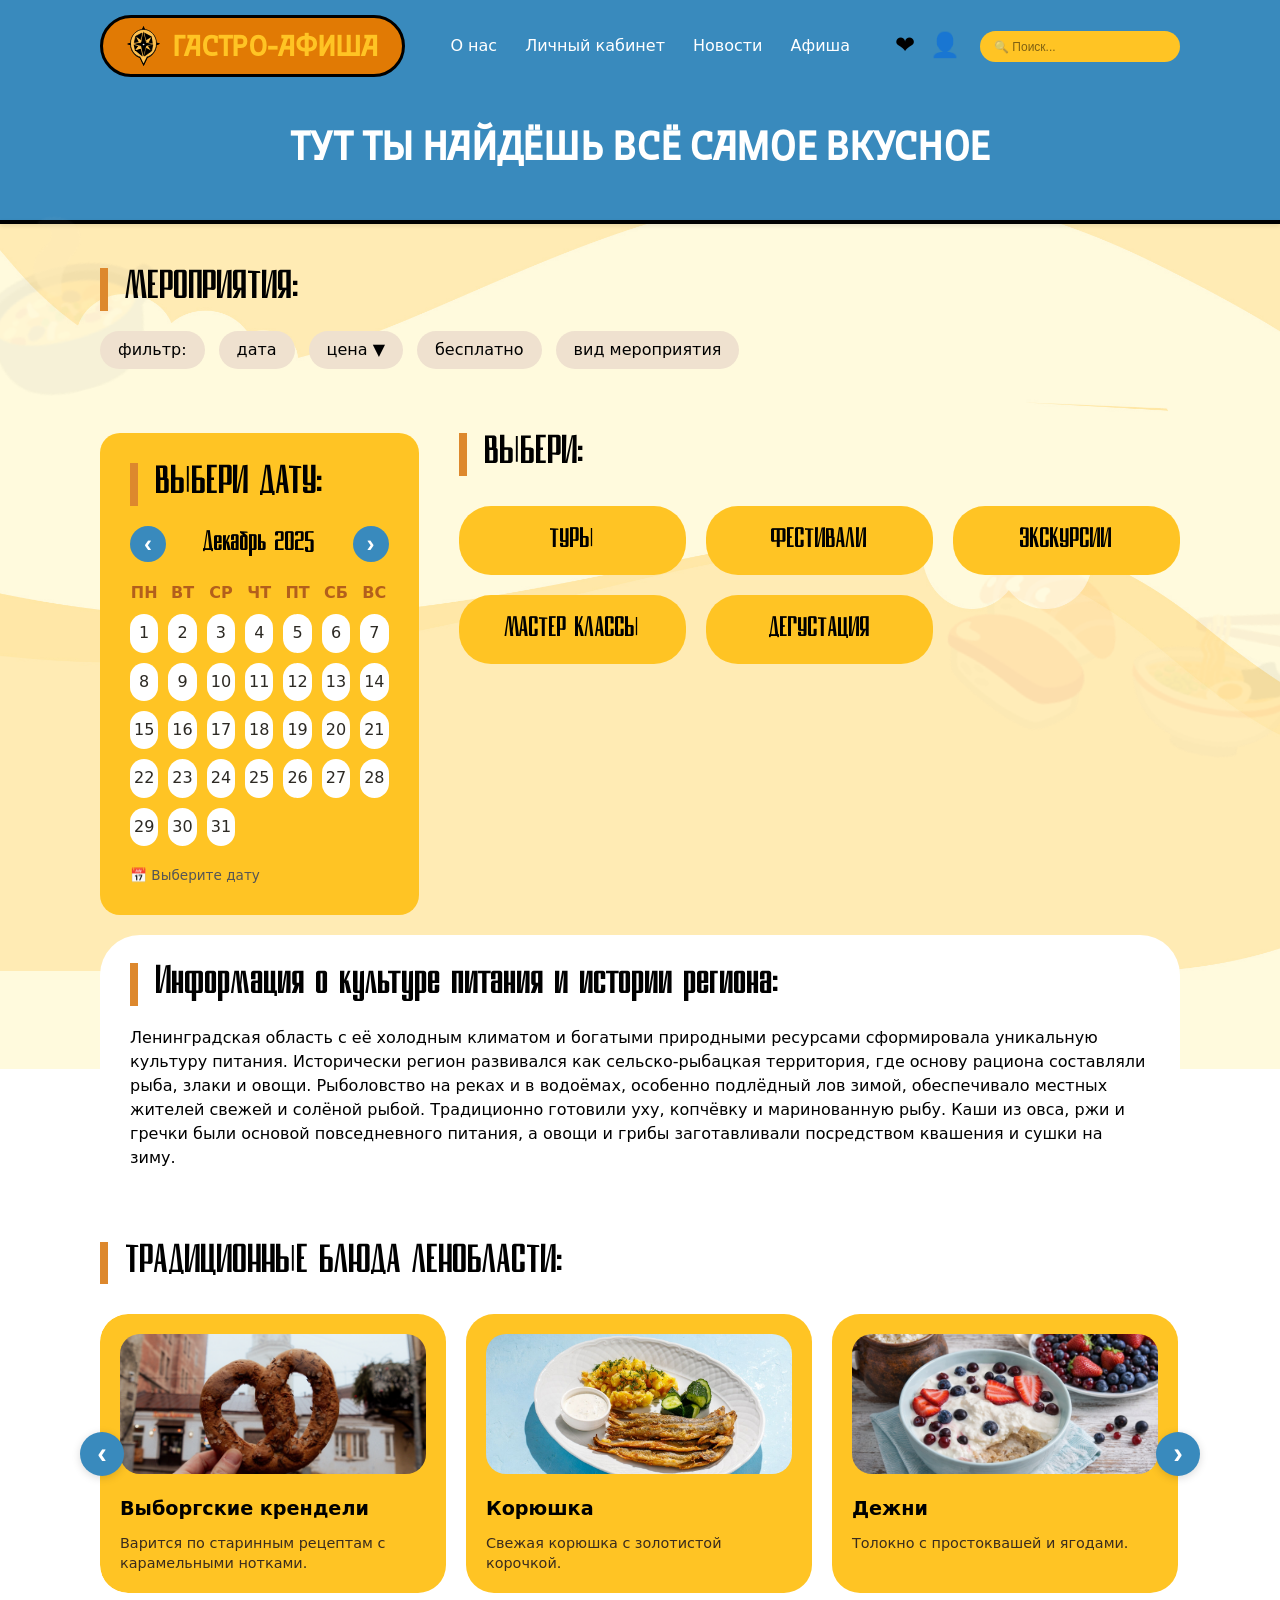
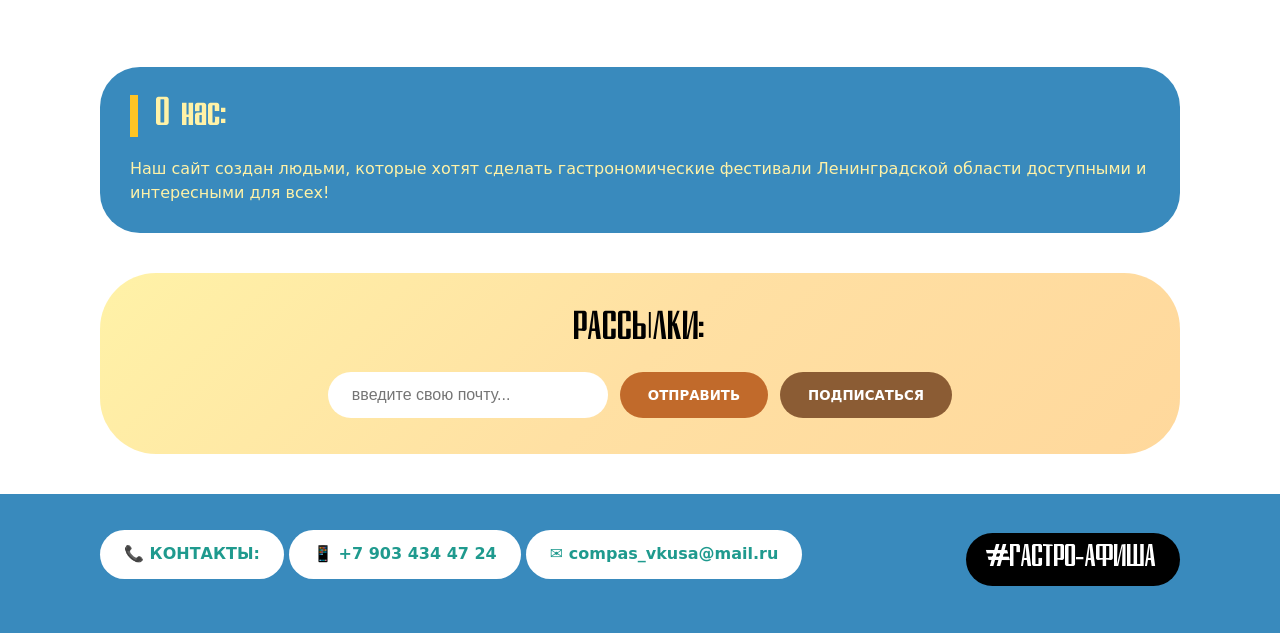
==== gastro-afisha.html @ cf09e618 "Add files via upload" ====
<!DOCTYPE html>
<html lang="ru">
<head>
  <meta charset="UTF-8">
  <meta name="viewport" content="width=device-width, initial-scale=1.0, user-scalable=yes">
  <title>Компас Вкуса | Гастро-Афиша</title>
  <style>
    /* ========== ПОДКЛЮЧЕНИЕ ЛОКАЛЬНЫХ ШРИФТОВ ========== */
    @font-face {
      font-family: 'Brigadier Stencil';
      src: url('fonts/Brigadier-Regular.otf') format('opentype');
      font-weight: normal;
      font-style: normal;
      font-display: swap;
    }

    @font-face {
      font-family: 'Tupik';
      src: url('fonts/TUPIK.otf') format('opentype');
      font-weight: normal;
      font-style: normal;
      font-display: swap;
    }

    * {
      margin: 0;
      padding: 0;
      box-sizing: border-box;
    }

    body {
      font-family: system-ui, 'Segoe UI', 'Inter', 'Roboto', sans-serif;
      background-image: url('images/FON9.jpg');
      background-size: cover;
      background-position: center;
      background-attachment: fixed;
      background-repeat: no-repeat;
      color: #2d2a24;
      line-height: 1.4;
      position: relative;
      overflow-x: hidden;
    }

    @media (max-width: 768px) {
      body {
        background-attachment: scroll;
        background-position: center top;
      }
    }

    @media (max-width: 480px) {
      body {
        background-position: 50% 0%;
      }
    }

    .food-bg-1 {
      position: fixed;
      top: 20%;
      left: -50px;
      font-size: 180px;
      opacity: 0.06;
      pointer-events: none;
      z-index: 0;
      transform: rotate(-15deg);
    }
    
    .food-bg-2 {
      position: fixed;
      bottom: 15%;
      right: -30px;
      font-size: 150px;
      opacity: 0.06;
      pointer-events: none;
      z-index: 0;
      transform: rotate(10deg);
    }
    
    .food-bg-3 {
      position: fixed;
      top: 60%;
      left: 15%;
      font-size: 100px;
      opacity: 0.05;
      pointer-events: none;
      z-index: 0;
    }

    .container {
      max-width: 1200px;
      margin: 0 auto;
      padding: 0 60px;
      position: relative;
      z-index: 1;
    }

    .header-blue-bg {
      background-color: #398ABD;
      width: 100%;
      padding-bottom: 30px;
    }

    .blue-line {
      width: 100%;
      height: 4px;
      background-color: #000000;
      box-shadow: 0 2px 4px rgba(0,0,0,0.1);
    }

    .top-bar {
      display: flex;
      justify-content: space-between;
      align-items: center;
      flex-wrap: wrap;
      padding: 15px 0 5px 0;
      gap: 20px;
    }

    .logo-block {
      background-color: #e17a04;
      border: 3px solid #000000;
      border-radius: 60px;
      padding: 8px 24px;
      display: inline-flex;
      align-items: center;
      gap: 12px;
    }

    .logo-img {
      height: 40px;
      width: auto;
      display: block;
    }

    .logo-text {
      font-family: 'Brigadier Stencil', 'Impact', 'Arial Black', cursive, sans-serif;
      font-size: 1.8rem;
      font-weight: 800;
      color: #FFC424;
      letter-spacing: -0.5px;
      text-decoration: none;
    }

    .nav-links {
      display: flex;
      flex-wrap: wrap;
      gap: 28px;
      font-weight: 500;
    }

    .nav-links a {
      text-decoration: none;
      color: #FFFFFF;
      font-size: 1rem;
      transition: color 0.2s ease;
    }

    .nav-links a:hover {
      color: #FFC424;
    }

    .right-section {
      display: flex;
      align-items: center;
      gap: 20px;
    }

    .icons {
      display: flex;
      gap: 15px;
    }

    .icon-link {
      font-size: 1.5rem;
      text-decoration: none;
      transition: transform 0.2s, color 0.2s;
      display: inline-block;
      color: #000000;
    }

    .icon-link:hover {
      transform: scale(1.1);
      color: #FFC424;
    }

    .search-wrapper {
      display: flex;
    }

    .search-form {
      display: flex;
      width: 200px;
    }

    .search-input {
      width: 100%;
      padding: 8px 14px;
      border-radius: 60px;
      border: none;
      background-color: #FFC424;
      font-size: 0.85rem;
      outline: none;
      color: #000;
      font-weight: 500;
    }

    .search-input::placeholder {
      color: #00000080;
      font-size: 0.75rem;
    }

    .hero-second {
      text-align: center;
      margin: 40px 0 20px;
    }

    .hero-second h1 {
      font-family: 'Brigadier Stencil', 'Impact', 'Arial Black', cursive, sans-serif;
      font-size: 2.5rem;
      font-weight: 800;
      color: #FFFFFF;
      letter-spacing: -0.3px;
      line-height: 1.2;
    }

    .section-title-second {
      font-family: 'Tupik', 'Comic Neue', 'Comic Sans MS', cursive, sans-serif;
      font-size: 1.9rem;
      font-weight: 600;
      margin-bottom: 20px;
      color: #000000;
      border-left: 8px solid #dd882d;
      padding-left: 18px;
    }

    .category-section {
      background: transparent;
      border-radius: 0;
      padding: 24px 0;
      margin: 20px 0;
    }

    .filter-group {
      display: flex;
      flex-wrap: wrap;
      gap: 14px;
      margin: 20px 0;
      position: relative;
    }

    .filter-badge {
      font-family: system-ui, 'Segoe UI', sans-serif;
      background: #efe1cf;
      padding: 8px 18px;
      border-radius: 40px;
      font-weight: 500;
      cursor: pointer;
      transition: 0.2s;
      color: #000000;
      border: none;
    }

    .filter-badge:hover {
      background: #FFC424;
    }

    .calendar {
      background: #FFC424;
      border-radius: 20px;
      padding: 30px;
      border: none;
    }

    .calendar-header {
      display: flex;
      justify-content: space-between;
      align-items: center;
      margin-bottom: 15px;
    }
    
    .calendar-month-year {
      font-family: 'Tupik', 'Comic Neue', 'Comic Sans MS', cursive, sans-serif;
      font-size: 1.3rem;
      font-weight: 700;
      color: #000000;
    }
    
    .calendar-arrow {
      background: #398ABD;
      border: none;
      width: 36px;
      height: 36px;
      border-radius: 50%;
      font-size: 1.5rem;
      font-weight: bold;
      cursor: pointer;
      color: white;
      transition: all 0.2s ease;
      display: flex;
      align-items: center;
      justify-content: center;
    }
    
    .calendar-arrow:hover {
      background: #e17a04;
      transform: scale(1.05);
    }

    .calendar-grid {
      display: grid;
      grid-template-columns: repeat(7, 1fr);
      gap: 10px;
      margin: 20px 0;
      text-align: center;
    }

    .weekday {
      font-weight: 700;
      color: #b35f1c;
      font-size: 1rem;
      text-transform: uppercase;
    }

    .cal-day {
      background: #ffffff;
      padding: 8px 4px;
      border-radius: 28px;
      font-weight: 500;
      transition: background 0.2s;
      cursor: pointer;
      border: none;
    }

    .cal-day:hover {
      background: #FFC424;
    }

    .cal-day.empty {
      background: transparent;
      cursor: default;
    }

    .cal-day.empty:hover {
      background: transparent;
    }

    .selected-date {
      background: #398ABD !important;
      color: white !important;
    }

    .category-grid {
      display: grid;
      grid-template-columns: repeat(auto-fit, minmax(180px, 1fr));
      gap: 20px;
      margin: 30px 0;
    }

    .category-card {
      background: #FFC424;
      border-radius: 32px;
      padding: 20px 16px;
      text-align: center;
      cursor: pointer;
      transition: all 0.3s ease;
      border: none;
    }

    .category-card span {
      font-family: 'Tupik', 'Comic Neue', 'Comic Sans MS', cursive, sans-serif;
      font-size: 1.3rem;
      font-weight: 700;
      color: #000000;
    }

    .category-card:hover {
      background: #398ABD;
      transform: translateY(-5px);
    }

    .category-card:hover span {
      color: #FFC424;
    }

    .two-columns {
      display: flex;
      flex-wrap: wrap;
      gap: 40px;
      margin: 40px 0 20px;
    }

    .col {
      flex: 1;
    }

    .info-block-white {
      background: #FFFFFF;
      border-radius: 40px;
      padding: 28px 30px;
      margin: 20px 0;
      border: none;
    }

    .info-text-white {
      color: #000000;
      line-height: 1.5;
      font-size: 1rem;
    }

    .about-block-blue {
      background: #398ABD;
      border-radius: 40px;
      padding: 28px 30px;
      margin: 20px 0;
      border: none;
    }

    .about-text-blue {
      color: #FFF2A7;
      line-height: 1.5;
      font-size: 1rem;
    }

    .about-title-blue {
      font-family: 'Tupik', 'Comic Neue', 'Comic Sans MS', cursive, sans-serif;
      font-size: 1.9rem;
      font-weight: 600;
      margin-bottom: 20px;
      color: #FFF2A7;
      border-left: 8px solid #FFC424;
      padding-left: 18px;
    }

    .events-container {
      margin: 30px 0;
      display: none;
    }

    .events-container.show {
      display: block;
    }

    .events-grid {
      display: grid;
      grid-template-columns: repeat(auto-fit, minmax(280px, 1fr));
      gap: 25px;
      margin-top: 20px;
    }

    .event-item {
      background: linear-gradient(135deg, #ffffff 0%, #FFF8E7 50%, #FFF2D7 100%);
      border-radius: 28px;
      overflow: hidden;
      box-shadow: 0 8px 20px rgba(0, 0, 0, 0.1);
      transition: all 0.3s ease;
      cursor: pointer;
      border: none;
    }

    .event-item:hover {
      transform: translateY(-5px);
      box-shadow: 0 15px 30px rgba(0, 0, 0, 0.15);
    }

    .event-item-img {
      width: 100%;
      height: 180px;
      object-fit: cover;
      background: #FFC424;
      display: flex;
      align-items: center;
      justify-content: center;
      font-size: 3rem;
    }

    .event-item-info {
      padding: 18px;
    }

    .event-item-date {
      color: #FFC424;
      font-weight: 700;
      font-size: 0.85rem;
      margin-bottom: 8px;
    }

    .event-item-title {
      font-size: 1.2rem;
      font-weight: 700;
      margin-bottom: 8px;
    }

    .event-item-address {
      color: #666;
      font-size: 0.85rem;
    }

    .price-dropdown {
      position: absolute;
      top: 100%;
      left: 0;
      background: white;
      border-radius: 20px;
      padding: 15px;
      margin-top: 10px;
      box-shadow: 0 10px 30px rgba(0,0,0,0.15);
      display: flex;
      flex-wrap: wrap;
      gap: 10px;
      z-index: 100;
      min-width: 200px;
      border: none;
    }

    .price-dropdown.hidden {
      display: none;
    }

    .price-btn {
      background: #FFC424;
      border: none;
      padding: 8px 16px;
      border-radius: 40px;
      font-family: system-ui, 'Segoe UI', sans-serif;
      font-weight: 600;
      cursor: pointer;
      transition: all 0.2s;
      color: #000;
    }

    .price-btn:hover {
      background: #398ABD;
      color: white;
    }

    .carousel-container {
      position: relative;
      margin: 30px 0;
    }

    .carousel-wrapper {
      overflow: hidden;
      border-radius: 28px;
    }

    .carousel-track {
      display: flex;
      transition: transform 0.4s ease-in-out;
      gap: 20px;
    }

    .carousel-slide {
      flex: 0 0 calc(33.333% - 14px);
      min-width: calc(33.333% - 14px);
    }

    .dish-card {
      background: #FFC424;
      padding: 20px;
      border-radius: 28px;
      height: 100%;
      transition: all 0.2s;
      border: none;
    }

    .dish-card:hover {
      transform: translateY(-5px);
      background: #f7e8d6;
      box-shadow: 0 8px 20px rgba(0,0,0,0.1);
    }

    .dish-card .dish-name {
      font-weight: 800;
      font-size: 1.2rem;
      color: #000000;
      display: block;
      margin-bottom: 10px;
    }

    .dish-card .dish-description {
      font-size: 0.9rem;
      color: #3a2c1d;
      line-height: 1.4;
    }

    .dish-img {
      width: 100%;
      height: 140px;
      object-fit: cover;
      border-radius: 20px;
      margin-bottom: 15px;
    }

    .carousel-btn {
      position: absolute;
      top: 50%;
      transform: translateY(-50%);
      background: #398ABD;
      border: none;
      width: 44px;
      height: 44px;
      border-radius: 50%;
      font-size: 1.8rem;
      font-weight: bold;
      cursor: pointer;
      z-index: 10;
      transition: all 0.2s ease;
      display: flex;
      align-items: center;
      justify-content: center;
      box-shadow: 0 2px 8px rgba(0,0,0,0.15);
      color: white;
    }

    .carousel-btn:hover {
      background: #e17a04;
      transform: scale(1.05);
    }

    .carousel-btn-left {
      left: -20px;
    }

    .carousel-btn-right {
      right: -20px;
    }

    .newsletter {
      background: linear-gradient(135deg, #FFF2A7 0%, #FFE0A3 50%, #FFD89C 100%);
      border-radius: 56px;
      padding: 36px 30px;
      margin: 40px 0 32px;
      text-align: center;
      border: none;
    }

    .newsletter h3 {
      font-family: 'Tupik', 'Comic Neue', 'Comic Sans MS', cursive, sans-serif;
      font-size: 1.9rem;
      margin-bottom: 20px;
      font-weight: 700;
      color: #000000;
    }

    .news-form {
      display: flex;
      flex-wrap: wrap;
      justify-content: center;
      gap: 12px;
    }

    .news-form input {
      padding: 14px 24px;
      border-radius: 60px;
      border: none;
      width: 280px;
      font-size: 1rem;
      background: white;
      outline: none;
    }

    .news-form button {
      background: #c16a2b;
      border: none;
      padding: 14px 28px;
      border-radius: 60px;
      font-weight: 700;
      color: white;
      cursor: pointer;
      transition: all 0.2s ease;
      font-family: system-ui, 'Segoe UI', sans-serif;
    }

    .news-form button:hover {
      background: #a24f18;
      transform: translateY(-2px);
    }

    .footer-wrapper {
      background-color: #398ABD;
      width: 100%;
      margin-top: 40px;
    }

    .footer {
      border-top: none;
      padding: 36px 0 44px;
      display: flex;
      flex-wrap: wrap;
      justify-content: space-between;
      align-items: center;
      gap: 20px;
    }

    .contacts {
      font-weight: 500;
      line-height: 1.8;
    }

    .contact-item {
      display: inline-block;
      background: #FFFFFF;
      border-radius: 60px;
      padding: 10px 24px;
      margin-bottom: 10px;
      color: #1F9A8E;
      font-weight: 600;
      box-shadow: none;
      transition: transform 0.2s;
      border: none;
      font-family: system-ui, 'Segoe UI', sans-serif;
    }

    .contact-item:hover {
      transform: translateY(-2px);
      background: #FFC424;
      color: #000;
    }

    .contact-item a {
      text-decoration: none;
      color: inherit;
    }

    .social-tag {
      font-family: 'Tupik', 'Comic Neue', 'Comic Sans MS', cursive, sans-serif;
      font-size: 1.5rem;
      font-weight: 700;
      color: #FFFFFF;
      background: #000000;
      border-radius: 60px;
      padding: 10px 24px;
      display: inline-block;
      border: none;
    }

    .modal {
      display: none;
      position: fixed;
      top: 0;
      left: 0;
      width: 100%;
      height: 100%;
      background: rgba(0,0,0,0.5);
      z-index: 1000;
      justify-content: center;
      align-items: center;
    }

    .modal.show {
      display: flex;
    }

    .modal-content {
      background: white;
      border-radius: 40px;
      padding: 35px;
      max-width: 500px;
      width: 90%;
      text-align: center;
      border: none;
    }

    .modal-content h3 {
      font-family: 'Tupik', 'Comic Neue', 'Comic Sans MS', cursive, sans-serif;
      font-size: 1.5rem;
      margin-bottom: 20px;
      color: #b65817;
    }

    .form-group {
      margin-bottom: 15px;
      text-align: left;
    }

    .form-group input {
      width: 100%;
      padding: 12px 15px;
      border-radius: 30px;
      border: none;
      font-size: 1rem;
      outline: none;
      background: #f5f5f5;
    }

    .submit-btn {
      background: #FFC424;
      border: none;
      padding: 12px 25px;
      border-radius: 40px;
      font-family: system-ui, 'Segoe UI', sans-serif;
      font-weight: bold;
      font-size: 1rem;
      cursor: pointer;
      margin-top: 10px;
      transition: all 0.2s;
    }

    .submit-btn:hover {
      background: #398ABD;
      color: white;
    }

    .congrats {
      display: none;
      margin-top: 20px;
      padding: 20px;
      background: #e8f5e9;
      border-radius: 30px;
      color: #2e7d32;
    }

    .congrats.show {
      display: block;
    }

    .close-modal {
      margin-top: 15px;
      background: #ccc;
      border: none;
      padding: 8px 20px;
      border-radius: 30px;
      cursor: pointer;
    }

    @media (max-width: 480px) {
      .container { padding: 0 15px !important; }
      .top-bar { flex-direction: column !important; gap: 12px !important; }
      .logo-block { padding: 6px 16px !important; }
      .logo-text { font-size: 1.2rem !important; }
      .logo-img { height: 30px !important; }
      .nav-links { gap: 14px !important; justify-content: center !important; }
      .nav-links a { font-size: 0.85rem !important; }
      .right-section { flex-direction: row !important; justify-content: center !important; flex-wrap: wrap !important; }
      .icons { gap: 12px !important; }
      .icon-link { font-size: 1.3rem !important; }
      .search-form { width: 180px !important; }
      .search-input { padding: 6px 12px !important; font-size: 0.75rem !important; }
      .hero-second h1 { font-size: 1.5rem !important; }
      .section-title-second, .about-title-blue { font-size: 1.3rem !important; padding-left: 12px !important; border-left-width: 5px !important; }
      .filter-group { gap: 10px !important; }
      .filter-badge { padding: 5px 12px !important; font-size: 0.75rem !important; }
      .calendar { padding: 15px !important; }
      .calendar-header { gap: 10px !important; }
      .calendar-month-year { font-size: 1rem !important; }
      .calendar-arrow { width: 28px !important; height: 28px !important; font-size: 1rem !important; }
      .weekday { font-size: 0.65rem !important; }
      .cal-day { font-size: 0.7rem !important; padding: 4px 2px !important; }
      .category-grid { grid-template-columns: repeat(2, 1fr) !important; gap: 12px !important; }
      .category-card { padding: 12px 8px !important; }
      .category-card span { font-size: 0.9rem !important; }
      .two-columns { gap: 20px !important; }
      .info-block-white, .about-block-blue { padding: 18px !important; }
      .info-text-white, .about-text-blue { font-size: 0.85rem !important; }
      .events-grid { gap: 16px !important; }
      .event-item-img { height: 140px !important; }
      .event-item-title { font-size: 1rem !important; }
      .carousel-slide { flex: 0 0 100% !important; min-width: 100% !important; }
      .carousel-btn-left { left: 5px !important; }
      .carousel-btn-right { right: 5px !important; }
      .carousel-btn { width: 32px !important; height: 32px !important; font-size: 1.2rem !important; }
      .dish-img { height: 120px !important; }
      .dish-card .dish-name { font-size: 1rem !important; }
      .dish-card .dish-description { font-size: 0.8rem !important; }
      .newsletter { padding: 20px 15px !important; }
      .newsletter h3 { font-size: 1.4rem !important; }
      .news-form { flex-direction: column !important; align-items: center !important; }
      .news-form input { width: 100% !important; max-width: 260px !important; padding: 10px 16px !important; }
      .news-form button { width: 100% !important; max-width: 260px !important; padding: 10px 16px !important; font-size: 0.85rem !important; }
      .footer { flex-direction: column !important; text-align: center !important; gap: 15px !important; padding: 20px 0 !important; }
      .contact-item { display: block !important; margin-bottom: 8px !important; padding: 6px 16px !important; font-size: 0.8rem !important; }
      .social-tag { font-size: 1.1rem !important; padding: 6px 16px !important; }
      .modal-content { padding: 20px !important; width: 95% !important; }
      .modal-content h3 { font-size: 1.2rem !important; }
      .form-group input { padding: 8px 12px !important; }
      .submit-btn { padding: 10px 20px !important; font-size: 0.85rem !important; }
    }
    
    @media (min-width: 481px) and (max-width: 768px) {
      .container { padding: 0 25px !important; }
      .hero-second h1 { font-size: 2rem !important; }
      .section-title-second { font-size: 1.6rem !important; }
      .category-grid { grid-template-columns: repeat(2, 1fr) !important; }
      .carousel-slide { flex: 0 0 calc(50% - 10px) !important; min-width: calc(50% - 10px) !important; }
      .news-form { flex-wrap: wrap !important; }
    }
  </style>
</head>
<body>

<div class="food-bg-1">🍲</div>
<div class="food-bg-2">🍣🍜</div>
<div class="food-bg-3">🍷</div>

<div class="header-blue-bg">
  <div class="container">
    <div class="top-bar">
      <div class="logo-block">
        <img src="images/logo.svg" alt="Логотип" class="logo-img">
        <a href="glavnaya-gastro.html" class="logo-text">ГАСТРО-АФИША</a>
      </div>
      <div class="nav-links">
        <a href="glavnaya-gastro.html">О нас</a>
        <a href="glavnaya-gastro.html">Личный кабинет</a>
        <a href="glavnaya-gastro.html">Новости</a>
        <a href="glavnaya-gastro.html">Афиша</a>
      </div>
      <div class="right-section">
        <div class="icons">
          <a href="#" class="icon-link" title="Избранное">❤️</a>
          <a href="#" class="icon-link" title="Личный кабинет">👤</a>
        </div>
        <div class="search-wrapper">
          <div class="search-form">
            <input type="text" class="search-input" placeholder="🔍 Поиск...">
          </div>
        </div>
      </div>
    </div>
    <div class="hero-second">
      <h1>ТУТ ТЫ НАЙДЁШЬ ВСЁ САМОЕ ВКУСНОЕ</h1>
    </div>
  </div>
</div>

<div class="blue-line"></div>

<div class="container">
  <div class="category-section">
    <div class="section-title-second">МЕРОПРИЯТИЯ:</div>
    <div class="filter-group">
      <span class="filter-badge">фильтр:</span>
      <span class="filter-badge">дата</span>
      <span class="filter-badge" id="priceFilterBtn" style="cursor: pointer;">цена ▼</span>
      <div id="priceDropdown" class="price-dropdown hidden">
        <button class="price-btn" data-price="free">бесплатно</button>
        <button class="price-btn" data-price="discount">льгота</button>
        <button class="price-btn" data-price="500">до 500 ₽</button>
        <button class="price-btn" data-price="1000">до 1000 ₽</button>
        <button class="price-btn" data-price="1500">до 1500 ₽</button>
      </div>
      <span class="filter-badge">бесплатно</span>
      <span class="filter-badge">вид мероприятия</span>
    </div>
  </div>

  <div class="two-columns" style="margin-top: 0;">
    <div class="calendar">
      <div class="section-title-second" style="margin-top: 0; color: #000000;">ВЫБЕРИ ДАТУ:</div>
      <div class="calendar-header">
        <button class="calendar-arrow" id="prevMonthBtn">‹</button>
        <span class="calendar-month-year" id="monthYearDisplay">Декабрь 2025</span>
        <button class="calendar-arrow" id="nextMonthBtn">›</button>
      </div>
      <div class="calendar-grid" id="calendarGrid">
        <div class="weekday">ПН</div><div class="weekday">ВТ</div><div class="weekday">СР</div>
        <div class="weekday">ЧТ</div><div class="weekday">ПТ</div><div class="weekday">СБ</div>
        <div class="weekday">ВС</div>
      </div>
      <div style="margin-top: 15px; font-size: 0.85rem; color: #555;" id="selectedDateDisplay">📅 Выберите дату</div>
    </div>

    <div class="col">
      <div class="section-title-second" style="margin-top: 0; color: #000000;">ВЫБЕРИ:</div>
      <div class="category-grid" id="categoryGrid">
        <div class="category-card" data-category="tours"><span>ТУРЫ</span></div>
        <div class="category-card" data-category="festivals"><span>ФЕСТИВАЛИ</span></div>
        <div class="category-card" data-category="excursions"><span>ЭКСКУРСИИ</span></div>
        <div class="category-card" data-category="masterclasses"><span>МАСТЕР КЛАССЫ</span></div>
        <div class="category-card" data-category="degustation"><span>ДЕГУСТАЦИЯ</span></div>
      </div>
    </div>
  </div>

  <div id="eventsContainer" class="events-container">
    <div class="section-title-second">🎉 МЕРОПРИЯТИЯ НА ВЫБРАННУЮ ДАТУ:</div>
    <div id="eventsGrid" class="events-grid"></div>
  </div>

  <div class="info-block-white">
    <div class="section-title-second" style="color: #000000;">Информация о культуре питания и истории региона:</div>
    <div class="info-text-white">
      Ленинградская область с её холодным климатом и богатыми природными ресурсами сформировала уникальную культуру питания. Исторически регион развивался как сельско-рыбацкая территория, где основу рациона составляли рыба, злаки и овощи. Рыболовство на реках и в водоёмах, особенно подлёдный лов зимой, обеспечивало местных жителей свежей и солёной рыбой. Традиционно готовили уху, копчёвку и маринованную рыбу. Каши из овса, ржи и гречки были основой повседневного питания, а овощи и грибы заготавливали посредством квашения и сушки на зиму.
    </div>
  </div>

  <div class="category-section">
    <div class="section-title-second">ТРАДИЦИОННЫЕ БЛЮДА ЛЕНОБЛАСТИ:</div>
    <div class="carousel-container">
      <button class="carousel-btn carousel-btn-left" id="prevBtn">‹</button>
      <button class="carousel-btn carousel-btn-right" id="nextBtn">›</button>
      <div class="carousel-wrapper">
        <div class="carousel-track" id="carouselTrack">
          <div class="carousel-slide"><div class="dish-card"><img src="images/food1.jpg" alt="Выборгские крендели" class="dish-img"><span class="dish-name">Выборгские крендели</span><div class="dish-description">Варится по старинным рецептам с карамельными нотками.</div></div></div>
          <div class="carousel-slide"><div class="dish-card"><img src="images/food2.jpg" alt="Корюшка" class="dish-img"><span class="dish-name">Корюшка</span><div class="dish-description">Свежая корюшка с золотистой корочкой.</div></div></div>
          <div class="carousel-slide"><div class="dish-card"><img src="images/food3.jpg" alt="Дежни" class="dish-img"><span class="dish-name">Дежни</span><div class="dish-description">Толокно с простоквашей и ягодами.</div></div></div>
          <div class="carousel-slide"><div class="dish-card"><img src="images/food4.jpg" alt="Калитки" class="dish-img"><span class="dish-name">Калитки (сканцы)</span><div class="dish-description">Открытые пирожки из ржаного пресного теста.</div></div></div>
          <div class="carousel-slide"><div class="dish-card"><img src="images/food5.jpg" alt="Сульчины" class="dish-img"><span class="dish-name">Сульчины</span><div class="dish-description">Плотные блины из ржаной муки.</div></div></div>
          <div class="carousel-slide"><div class="dish-card"><img src="images/food6.jpg" alt="Рыбная уха" class="dish-img"><span class="dish-name">Рыбная уха</span><div class="dish-description">Исконная уха из нескольких видов рыбы.</div></div></div>
        </div>
      </div>
    </div>
  </div>

  <div class="about-block-blue">
    <div class="about-title-blue">О нас:</div>
    <div class="about-text-blue">Наш сайт создан людьми, которые хотят сделать гастрономические фестивали Ленинградской области доступными и интересными для всех!</div>
  </div>

  <div class="newsletter">
    <h3>РАССЫЛКИ:</h3>
    <div class="news-form">
      <input type="email" placeholder="введите свою почту...">
      <button>ОТПРАВИТЬ</button>
      <button style="background:#8b5c34;">ПОДПИСАТЬСЯ</button>
    </div>
  </div>
</div>

<div class="footer-wrapper">
  <div class="container">
    <div class="footer">
      <div class="contacts">
        <div class="contact-item">📞 КОНТАКТЫ:</div>
        <div class="contact-item">📱 <a href="tel:+79887778877">+7 903 434 47 24</a></div>
        <div class="contact-item">✉️ <a href="mailto:compas_vkusa@mail.ru">compas_vkusa@mail.ru</a></div>
      </div>
      <div class="social-tag">#ГАСТРО-АФИША</div>
    </div>
  </div>
</div>

<div id="registrationModal" class="modal">
  <div class="modal-content">
    <h3>📝 Подтвердите регистрацию на мероприятие</h3>
    <div class="form-group"><input type="text" id="fullName" placeholder="Ваше ФИО"></div>
    <div class="form-group"><input type="tel" id="phone" placeholder="Номер телефона"></div>
    <div class="form-group"><input type="email" id="email" placeholder="Email"></div>
    <button class="submit-btn" id="submitRegistration">ПОДТВЕРЖДАЮ РЕГИСТРАЦИЮ</button>
    <div id="congratsMessage" class="congrats">🎉 Поздравляем! Вы успешно заполнили форму! Ждем Вас снова!! 🎉</div>
    <button class="close-modal" id="closeModal">Закрыть</button>
  </div>
</div>

<script>
const eventsData = { tours: [ { title: "Гастротур по Выборгу", date: 14, address: "г. Выборг, Старый город", price: "1500 ₽", img: "🏰" }, { title: "Пивной тур по Петербургу", date: 15, address: "пр. Невский, 100", price: "2000 ₽", img: "🍺" }, { title: "Сыроварни Ленобласти", date: 16, address: "Ленобласть, д. Сырково", price: "2500 ₽", img: "🧀" }, { title: "Гастротур на Валаам", date: 17, address: "Причал, Валаам", price: "3000 ₽", img: "⛴️" }, { title: "Финский гастротур", date: 18, address: "Выборгский замок", price: "2200 ₽", img: "🏯" } ],
  festivals: [ { title: "Гастрофест «Вкус Петербурга»", date: 14, address: "Парк 300-летия", price: "бесплатно", img: "🎪" }, { title: "Фестиваль уличной еды", date: 15, address: "Сенная площадь", price: "бесплатно", img: "🌮" }, { title: "Морозный гастрофест", date: 16, address: "Елагин остров", price: "500 ₽", img: "❄️" }, { title: "Фестиваль пирогов", date: 17, address: "Юсуповский сад", price: "300 ₽", img: "🥧" }, { title: "Сырный фестиваль", date: 18, address: "Ленэкспо", price: "бесплатно", img: "🧀" } ],
  excursions: [ { title: "Экскурсия на Кудровскую мельницу", date: 14, address: "г. Кудрово", price: "800 ₽", img: "🏭" }, { title: "Экскурсия в музей хлеба", date: 15, address: "ул. Льва Толстого", price: "500 ₽", img: "🍞" }, { title: "Тайны петербургских ресторанов", date: 16, address: "Центр города", price: "1200 ₽", img: "🍽️" }, { title: "Экскурсия на пивоварню", date: 17, address: "Васильевский остров", price: "1000 ₽", img: "🍺" } ],
  masterclasses: [ { title: "МК по выпечке кулебяки", date: 14, address: "Поварская школа", price: "1000 ₽", img: "🥧" }, { title: "МК по приготовлению блинов", date: 15, address: "Кулинарная студия №1", price: "700 ₽", img: "🥞" }, { title: "МК по варке карельской ухи", date: 16, address: "Карельская деревня", price: "900 ₽", img: "🥣" }, { title: "МК по петербургским пышкам", date: 17, address: "Пышечная на Большой", price: "600 ₽", img: "🍩" } ],
  degustation: [ { title: "Дегустация сыров", date: 14, address: "Сырный дом", price: "1500 ₽", img: "🧀" }, { title: "Винная дегустация", date: 15, address: "Винный погреб", price: "2000 ₽", img: "🍷" }, { title: "Дегустация мёда и трав", date: 16, address: "Медовая лавка", price: "500 ₽", img: "🍯" }, { title: "Дегустация крафтового пива", date: 17, address: "Пивная карта", price: "1200 ₽", img: "🍺" } ]
};

let selectedDay = null, selectedCategory = null;
let currentYear = 2025, currentMonth = 11;
const monthNames = ["Январь", "Февраль", "Март", "Апрель", "Май", "Июнь", "Июль", "Август", "Сентябрь", "Октябрь", "Ноябрь", "Декабрь"];

function getDaysInMonth(year, month) { return new Date(year, month + 1, 0).getDate(); }
function getFirstDayOfMonth(year, month) { let day = new Date(year, month, 1).getDay(); return day === 0 ? 6 : day - 1; }

function renderCalendar() {
  const calendarGrid = document.getElementById('calendarGrid');
  if (!calendarGrid) return;
  const daysInMonth = getDaysInMonth(currentYear, currentMonth);
  const firstDay = getFirstDayOfMonth(currentYear, currentMonth);
  const monthYearDisplay = document.getElementById('monthYearDisplay');
  if (monthYearDisplay) monthYearDisplay.textContent = `${monthNames[currentMonth]} ${currentYear}`;
  const weekdays = ['ПН', 'ВТ', 'СР', 'ЧТ', 'ПТ', 'СБ', 'ВС'];
  let gridHTML = '';
  weekdays.forEach(day => { gridHTML += `<div class="weekday">${day}</div>`; });
  for (let i = 0; i < firstDay; i++) { gridHTML += `<div class="cal-day empty"></div>`; }
  for (let day = 1; day <= daysInMonth; day++) { gridHTML += `<div class="cal-day" data-day="${day}">${day}</div>`; }
  calendarGrid.innerHTML = gridHTML;
  document.querySelectorAll('.cal-day[data-day]').forEach(day => {
    day.addEventListener('click', () => {
      document.querySelectorAll('.cal-day[data-day]').forEach(d => d.classList.remove('selected-date'));
      day.classList.add('selected-date');
      selectedDay = parseInt(day.getAttribute('data-day'));
      document.getElementById('selectedDateDisplay').innerHTML = `📅 Выбрана дата: ${selectedDay} ${monthNames[currentMonth]} ${currentYear}`;
      showEvents();
    });
  });
}

document.getElementById('prevMonthBtn')?.addEventListener('click', () => {
  currentMonth--;
  if (currentMonth < 0) { currentMonth = 11; currentYear--; }
  renderCalendar();
  selectedDay = null;
  document.getElementById('selectedDateDisplay').innerHTML = `📅 Выберите дату`;
  document.getElementById('eventsContainer')?.classList.remove('show');
});

document.getElementById('nextMonthBtn')?.addEventListener('click', () => {
  currentMonth++;
  if (currentMonth > 11) { currentMonth = 0; currentYear++; }
  renderCalendar();
  selectedDay = null;
  document.getElementById('selectedDateDisplay').innerHTML = `📅 Выберите дату`;
  document.getElementById('eventsContainer')?.classList.remove('show');
});

renderCalendar();

const priceBtn = document.getElementById('priceFilterBtn');
const priceDropdown = document.getElementById('priceDropdown');
if (priceBtn) {
  priceBtn.addEventListener('click', (e) => { e.stopPropagation(); priceDropdown.classList.toggle('hidden'); });
  document.addEventListener('click', (e) => { if (!priceBtn.contains(e.target) && !priceDropdown.contains(e.target)) priceDropdown.classList.add('hidden'); });
}

document.querySelectorAll('.category-card').forEach(card => {
  card.addEventListener('click', () => {
    selectedCategory = card.getAttribute('data-category');
    document.querySelectorAll('.category-card').forEach(c => c.style.opacity = '0.6');
    card.style.opacity = '1';
    showEvents();
  });
});

function showEvents() {
  if (selectedDay && selectedCategory) {
    const events = eventsData[selectedCategory].filter(e => e.date === selectedDay);
    const container = document.getElementById('eventsContainer');
    const grid = document.getElementById('eventsGrid');
    if (events.length === 0) {
      grid.innerHTML = '<div style="text-align:center; padding:40px; background:white; border-radius:28px;">😢 Нет мероприятий на выбранную дату</div>';
    } else {
      grid.innerHTML = events.map(event => `<div class="event-item" data-title="${event.title}" data-date="${event.date}" data-address="${event.address}" data-price="${event.price}"><div class="event-item-img" style="display:flex; align-items:center; justify-content:center; font-size:3rem;">${event.img}</div><div class="event-item-info"><div class="event-item-date">📅 ${event.date} ${monthNames[currentMonth]}</div><div class="event-item-title">${event.title}</div><div class="event-item-address">📍 ${event.address}</div><div class="event-item-address">💰 ${event.price}</div></div></div>`).join('');
    }
    container.classList.add('show');
    document.querySelectorAll('.event-item').forEach(item => { item.addEventListener('click', () => { document.getElementById('registrationModal').classList.add('show'); }); });
  }
}

const modal = document.getElementById('registrationModal');
const closeModalBtn = document.getElementById('closeModal');
const submitBtn = document.getElementById('submitRegistration');
const congratsDiv = document.getElementById('congratsMessage');
if (closeModalBtn) closeModalBtn.addEventListener('click', () => { modal.classList.remove('show'); });
if (submitBtn) submitBtn.addEventListener('click', () => {
  const name = document.getElementById('fullName').value;
  const phone = document.getElementById('phone').value;
  const email = document.getElementById('email').value;
  if (name && phone && email) {
    congratsDiv.classList.add('show');
    setTimeout(() => { modal.classList.remove('show'); congratsDiv.classList.remove('show'); document.getElementById('fullName').value = ''; document.getElementById('phone').value = ''; document.getElementById('email').value = ''; }, 3000);
  } else { alert('Пожалуйста, заполните все поля!'); }
});

const track = document.getElementById('carouselTrack');
const slides = Array.from(document.querySelectorAll('.carousel-slide'));
const prevBtnCar = document.getElementById('prevBtn');
const nextBtnCar = document.getElementById('nextBtn');
let currentIdx = 0, slidesPerView = 3;
function updateCarousel() { if (!track || slides.length === 0) return; const slideWidth = slides[0]?.offsetWidth || 0; const shift = currentIdx * (slideWidth + 20); track.style.transform = `translateX(-${shift}px)`; }
function updateSlidesPerView() {
  if (window.innerWidth <= 780) slidesPerView = 1;
  else if (window.innerWidth <= 900) slidesPerView = 2;
  else slidesPerView = 3;
  if (currentIdx > slides.length - slidesPerView) currentIdx = Math.max(0, slides.length - slidesPerView);
  updateCarousel();
}
if (prevBtnCar && nextBtnCar) {
  prevBtnCar.addEventListener('click', () => { if (currentIdx > 0) { currentIdx--; updateCarousel(); } });
  nextBtnCar.addEventListener('click', () => { if (currentIdx < slides.length - slidesPerView) { currentIdx++; updateCarousel(); } });
  window.addEventListener('resize', updateSlidesPerView);
  setTimeout(updateSlidesPerView, 100);
}
</script>

</body>
</html>
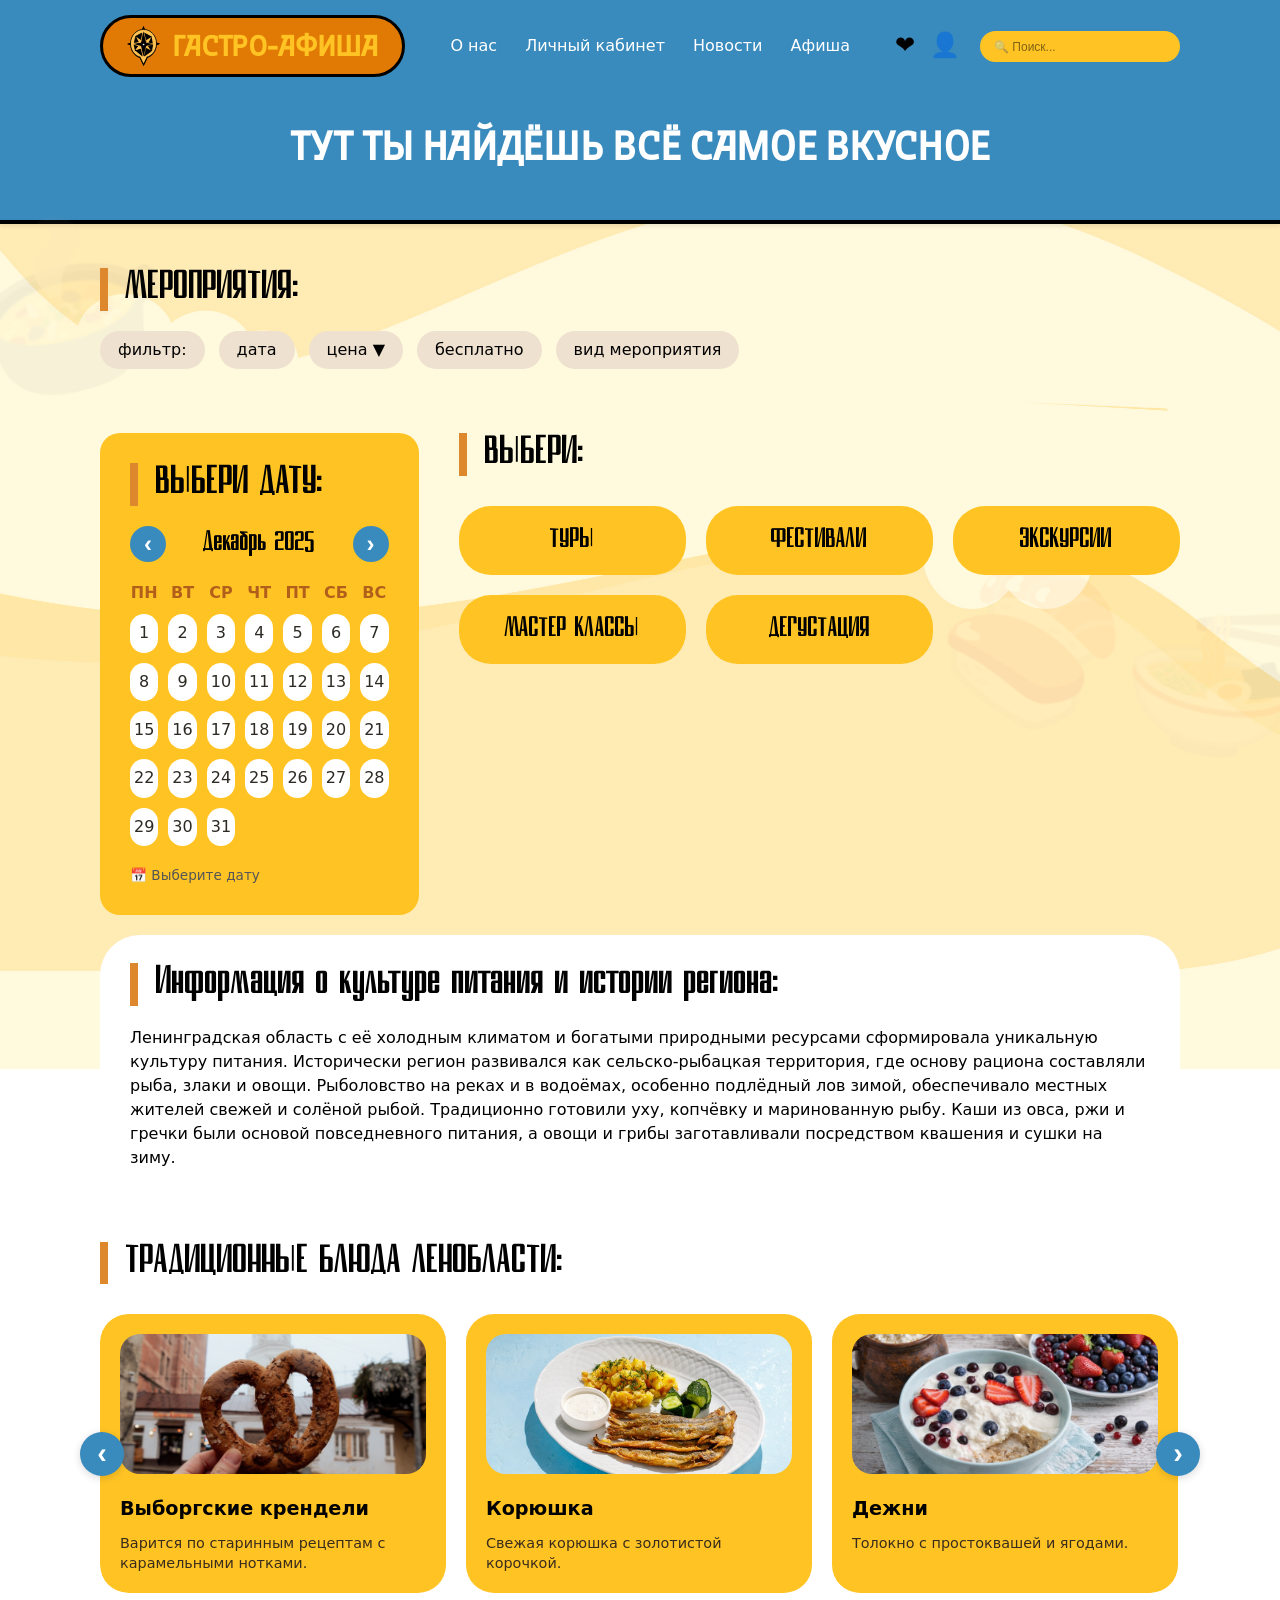
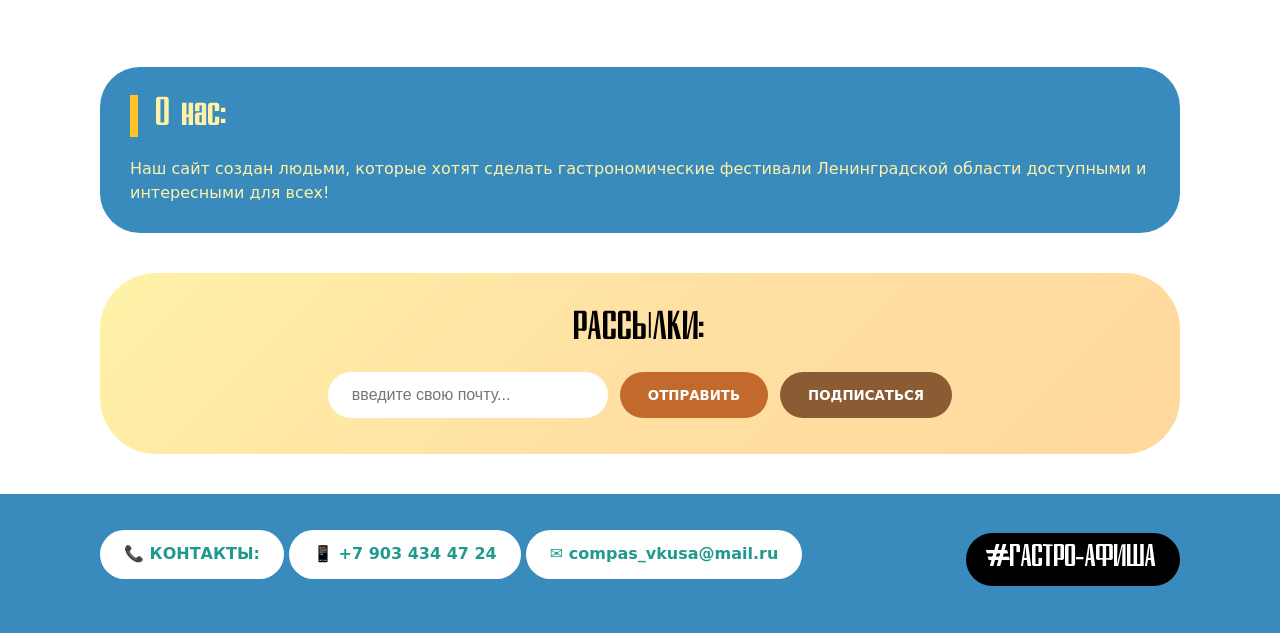
==== commit 7d60c795: "Add files via upload" ====
--- a/gastro-afisha.html
+++ b/gastro-afisha.html
@@ -897,13 +897,13 @@
     <div class="top-bar">
       <div class="logo-block">
         <img src="images/logo.svg" alt="Логотип" class="logo-img">
-        <a href="glavnaya-gastro.html" class="logo-text">ГАСТРО-АФИША</a>
+        <a href="index.html" class="logo-text">ГАСТРО-АФИША</a>
       </div>
       <div class="nav-links">
-        <a href="glavnaya-gastro.html">О нас</a>
-        <a href="glavnaya-gastro.html">Личный кабинет</a>
-        <a href="glavnaya-gastro.html">Новости</a>
-        <a href="glavnaya-gastro.html">Афиша</a>
+        <a href="index.html">О нас</a>
+        <a href="index.html">Личный кабинет</a>
+        <a href="index.html">Новости</a>
+        <a href="index.html">Афиша</a>
       </div>
       <div class="right-section">
         <div class="icons">
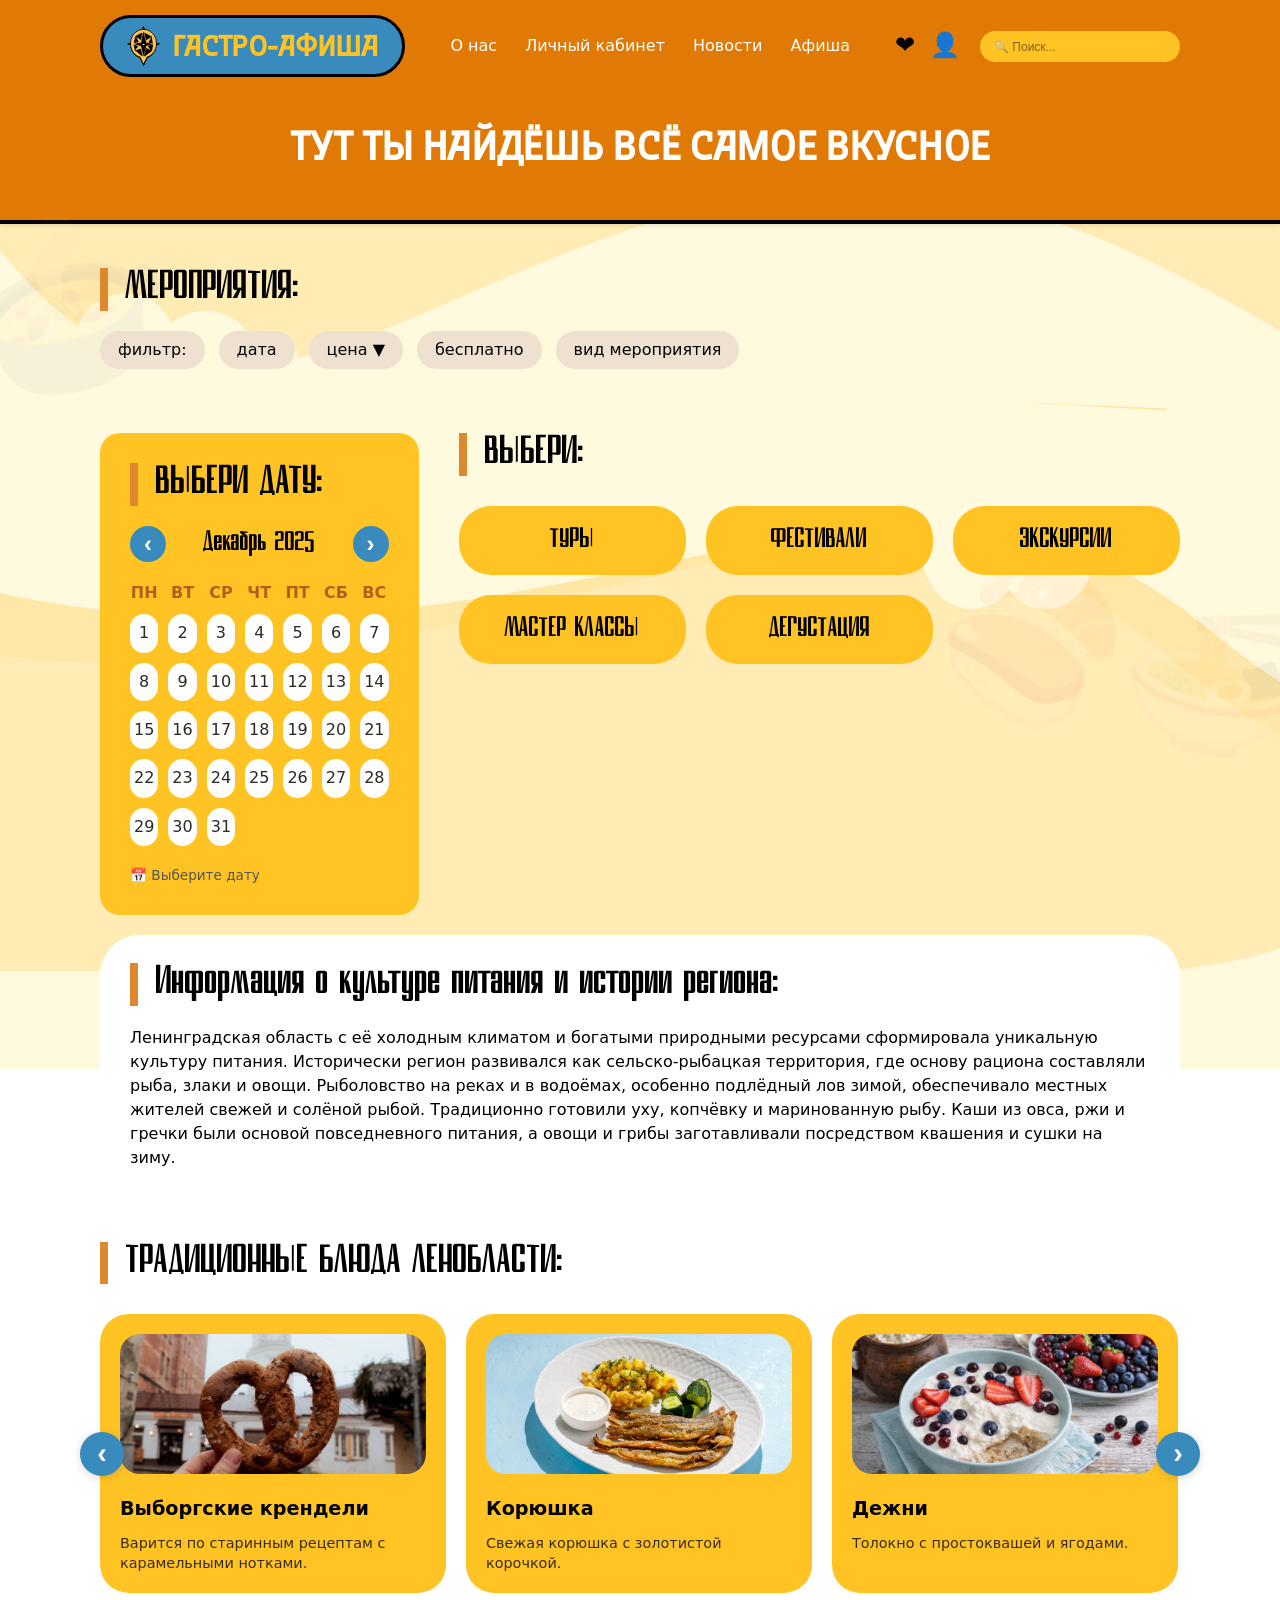
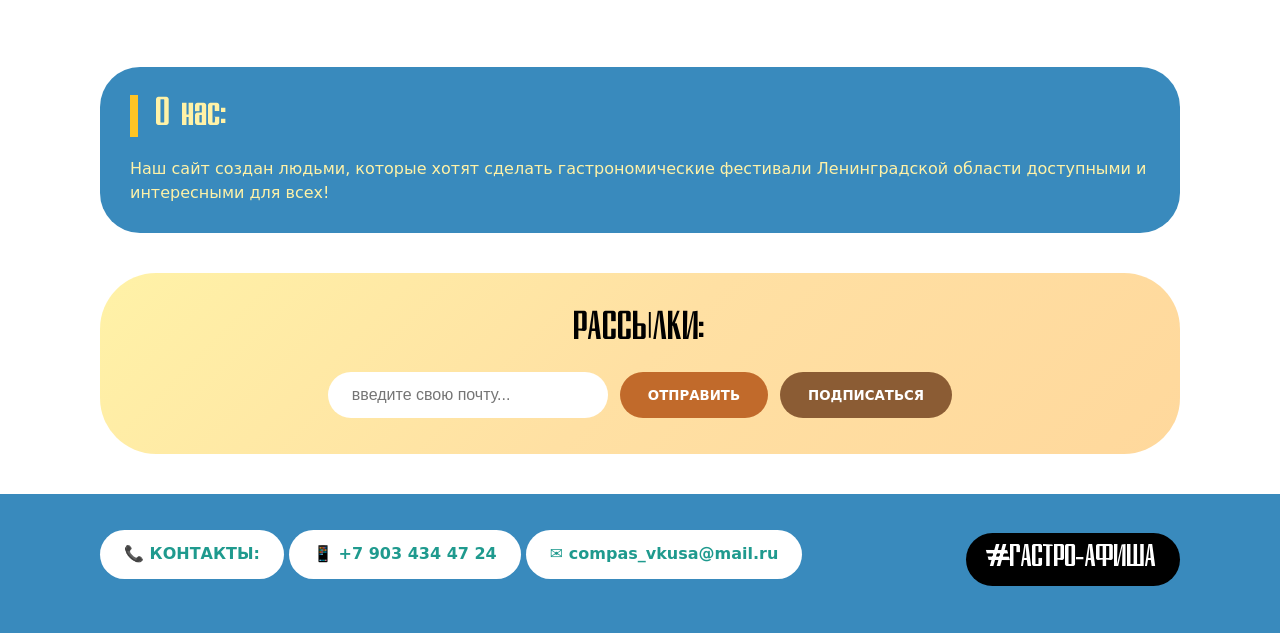
==== commit d768adef: "Add files via upload" ====
--- a/gastro-afisha.html
+++ b/gastro-afisha.html
@@ -95,7 +95,7 @@
     }
 
     .header-blue-bg {
-      background-color: #398ABD;
+      background-color: #e17a04;
       width: 100%;
       padding-bottom: 30px;
     }
@@ -117,7 +117,7 @@
     }
 
     .logo-block {
-      background-color: #e17a04;
+      background-color: #398ABD;
       border: 3px solid #000000;
       border-radius: 60px;
       padding: 8px 24px;
